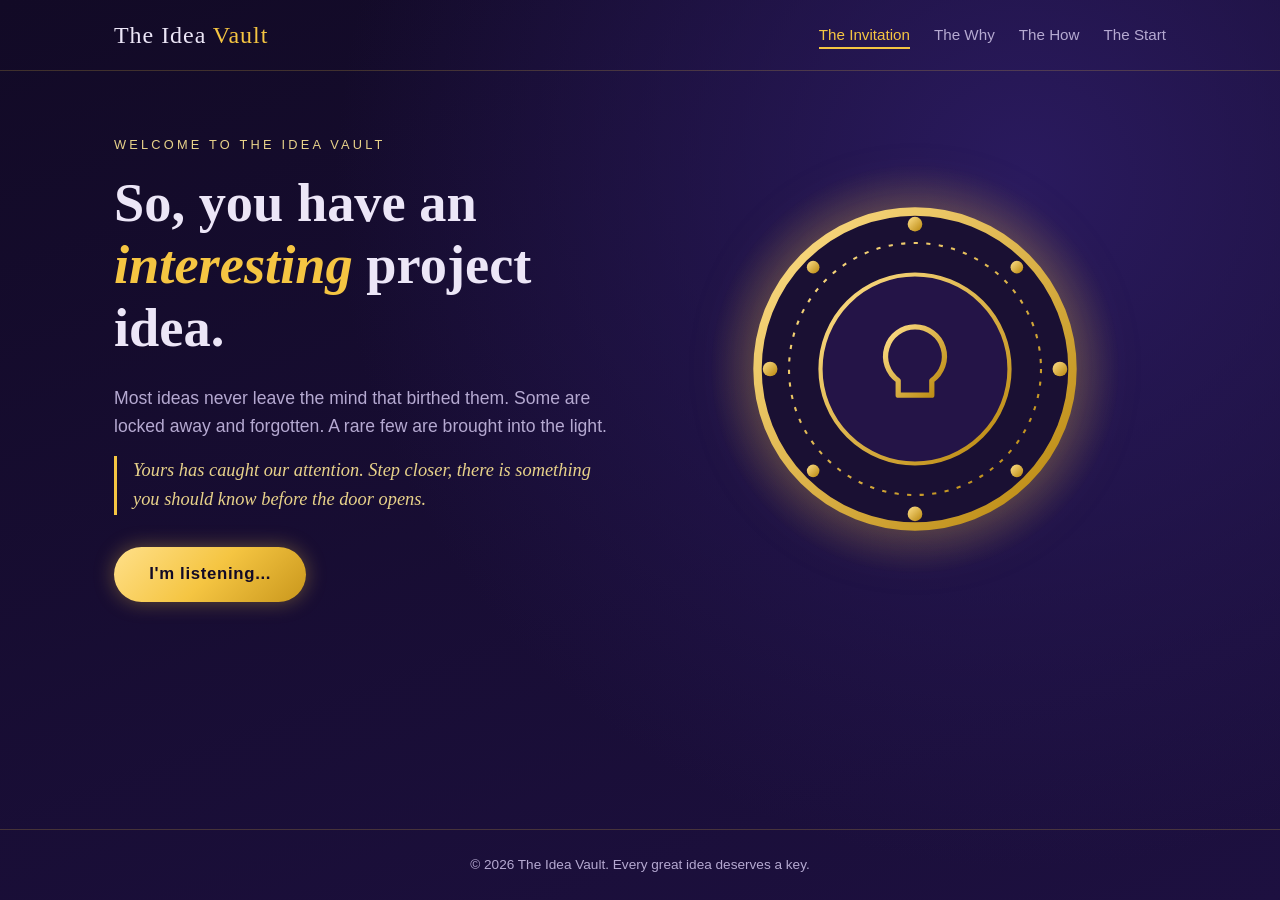
==== index.html @ fd5db701 "initial commit" ====
<!DOCTYPE html>
<html lang="en">
<head>
  <meta charset="UTF-8">
  <meta name="viewport" content="width=device-width, initial-scale=1.0">
  <meta name="description" content="The Idea Vault - a place where great project ideas are unlocked.">
  <title>The Idea Vault | The Invitation</title>
  <link rel="stylesheet" href="styles/home.css">
</head>
<body>

  <header class="site-header">
    <nav class="navbar" aria-label="Main navigation">
      <a href="index.html" class="logo">The Idea <span>Vault</span></a>
      <ul class="nav-links">
        <li><a href="index.html" class="active" aria-current="page">The Invitation</a></li>
        <li><a href="why.html">The Why</a></li>
        <li><a href="how.html">The How</a></li>
        <li><a href="start.html">The Start</a></li>
      </ul>
    </nav>
  </header>

  <main>
    <section class="hero">
      <div class="hero-text">
        <p class="eyebrow">Welcome to The Idea Vault</p>
        <h1>So, you have an <span class="gold">interesting</span> project idea.</h1>
        <p class="lead">
          Most ideas never leave the mind that birthed them. Some are locked away
          and forgotten. A rare few are brought into the light.
        </p>
        <p class="mystery">
          Yours has caught our attention. Step closer, there is something
          you should know before the door opens.
        </p>
        <a href="why.html" class="btn">I'm listening...</a>
      </div>

      <div class="hero-visual" aria-hidden="true">
        <svg viewBox="0 0 400 400" xmlns="http://www.w3.org/2000/svg" role="img">
          <defs>
            <radialGradient id="glow" cx="50%" cy="50%" r="50%">
              <stop offset="0%" stop-color="#f5c542" stop-opacity="0.55"/>
              <stop offset="100%" stop-color="#f5c542" stop-opacity="0"/>
            </radialGradient>
            <linearGradient id="gold" x1="0" y1="0" x2="1" y2="1">
              <stop offset="0%" stop-color="#ffe08a"/>
              <stop offset="100%" stop-color="#b8860b"/>
            </linearGradient>
          </defs>

          <!-- soft glow behind the vault -->
          <circle cx="200" cy="200" r="195" fill="url(#glow)"/>

          <!-- vault door rings -->
          <circle cx="200" cy="200" r="150" fill="#1a1033" stroke="url(#gold)" stroke-width="8"/>
          <circle cx="200" cy="200" r="120" fill="none" stroke="url(#gold)" stroke-width="2" stroke-dasharray="4 8"/>
          <circle cx="200" cy="200" r="90" fill="#241447" stroke="url(#gold)" stroke-width="4"/>

          <!-- bolts -->
          <g fill="url(#gold)">
            <circle cx="200" cy="62" r="7"/>
            <circle cx="200" cy="338" r="7"/>
            <circle cx="62" cy="200" r="7"/>
            <circle cx="338" cy="200" r="7"/>
            <circle cx="103" cy="103" r="6"/>
            <circle cx="297" cy="103" r="6"/>
            <circle cx="103" cy="297" r="6"/>
            <circle cx="297" cy="297" r="6"/>
          </g>

          <!-- light bulb (the idea) -->
          <path d="M200 160 a28 28 0 0 1 16 51 v14 h-32 v-14 a28 28 0 0 1 16 -51 z"
                fill="none" stroke="url(#gold)" stroke-width="5" stroke-linejoin="round"/>
          <line x1="187" y1="236" x2="213" y2="236" stroke="url(#gold)" stroke-width="5" stroke-linecap="round"/>
          <line x1="191" y1="247" x2="209" y2="247" stroke="url(#gold)" stroke-width="5" stroke-linecap="round"/>
        </svg>
      </div>
    </section>
  </main>

  <footer class="site-footer">
    <p>&copy; 2026 The Idea Vault. Every great idea deserves a key.</p>
  </footer>

</body>
</html>
---- styles/home.css ----
:root {
  --bg-dark: #120a26;
  --bg-mid: #1d1040;
  --bg-light: #2a1a5e;
  --gold: #f5c542;
  --gold-soft: #e8d28a;
  --text: #ece6f7;
  --text-muted: #b5a9d1;

  --font-heading: Georgia, "Times New Roman", serif;
  --font-body: "Segoe UI", Tahoma, Arial, sans-serif;

  --max-width: 1100px;
}

*,
*::before,
*::after {
  box-sizing: border-box;
  margin: 0;
  padding: 0;
}

body {
  font-family: var(--font-body);
  color: var(--text);
  line-height: 1.6;
  min-height: 100vh;
  display: flex;
  flex-direction: column;
  background:
    radial-gradient(circle at 80% 20%, var(--bg-light) 0%, transparent 55%),
    linear-gradient(160deg, var(--bg-dark), var(--bg-mid));
  background-attachment: fixed;
}

main {
  flex: 1;
}

a {
  color: inherit;
  text-decoration: none;
}

ul {
  list-style: none;
}

.site-header {
  border-bottom: 1px solid rgba(245, 197, 66, 0.2);
}

.navbar {
  max-width: var(--max-width);
  margin: 0 auto;
  padding: 1rem 1.5rem;
  display: flex;
  justify-content: space-between;
  align-items: center;
  flex-wrap: wrap;
  gap: 0.75rem;
}

.logo {
  font-family: var(--font-heading);
  font-size: 1.5rem;
  letter-spacing: 0.04em;
}

.logo span {
  color: var(--gold);
}

.nav-links {
  display: flex;
  flex-wrap: wrap;
  gap: 1.5rem;
}

.nav-links a {
  font-size: 0.95rem;
  color: var(--text-muted);
  padding-bottom: 0.2rem;
  border-bottom: 2px solid transparent;
  transition: color 0.3s, border-color 0.3s;
}

.nav-links a:hover,
.nav-links a.active {
  color: var(--gold);
  border-bottom-color: var(--gold);
}

.hero {
  max-width: var(--max-width);
  margin: 0 auto;
  padding: 4rem 1.5rem;
  display: grid;
  grid-template-columns: 1fr 1fr;
  align-items: center;
  gap: 3rem;
}

.eyebrow {
  text-transform: uppercase;
  letter-spacing: 0.25em;
  font-size: 0.8rem;
  color: var(--gold-soft);
  margin-bottom: 1rem;
}

.hero h1 {
  font-family: var(--font-heading);
  font-size: clamp(2rem, 4.5vw, 3.4rem);
  line-height: 1.15;
  margin-bottom: 1.5rem;
}

.gold {
  color: var(--gold);
  font-style: italic;
}

.lead {
  font-size: 1.1rem;
  color: var(--text-muted);
  margin-bottom: 1rem;
}

.mystery {
  font-family: var(--font-heading);
  font-style: italic;
  font-size: 1.15rem;
  color: var(--gold-soft);
  border-left: 3px solid var(--gold);
  padding-left: 1rem;
  margin-bottom: 2rem;
}

.btn {
  display: inline-block;
  padding: 0.9rem 2.2rem;
  font-size: 1.05rem;
  font-weight: 600;
  letter-spacing: 0.04em;
  color: var(--bg-dark);
  background: linear-gradient(135deg, #ffe08a, var(--gold) 50%, #c9971c);
  border-radius: 50px;
  box-shadow: 0 0 20px rgba(245, 197, 66, 0.35);
  transition: transform 0.3s, box-shadow 0.3s;
}

.btn:hover,
.btn:focus-visible {
  transform: translateY(-3px);
  box-shadow: 0 0 32px rgba(245, 197, 66, 0.65);
}

.hero-visual {
  display: flex;
  justify-content: center;
}

.hero-visual svg {
  width: 100%;
  max-width: 420px;
  height: auto;
  filter: drop-shadow(0 0 25px rgba(245, 197, 66, 0.25));
}

.site-footer {
  text-align: center;
  padding: 1.5rem;
  font-size: 0.85rem;
  color: var(--text-muted);
  border-top: 1px solid rgba(245, 197, 66, 0.2);
}

@media (max-width: 800px) {
  .hero {
    grid-template-columns: 1fr;
    padding: 2.5rem 1.5rem;
    text-align: center;
  }

  .hero-visual {
    order: -1;
  }

  .hero-visual svg {
    max-width: 260px;
  }

  .mystery {
    border-left: none;
    padding-left: 0;
  }

  .navbar {
    justify-content: center;
  }

  .nav-links {
    justify-content: center;
    gap: 1rem;
  }
}
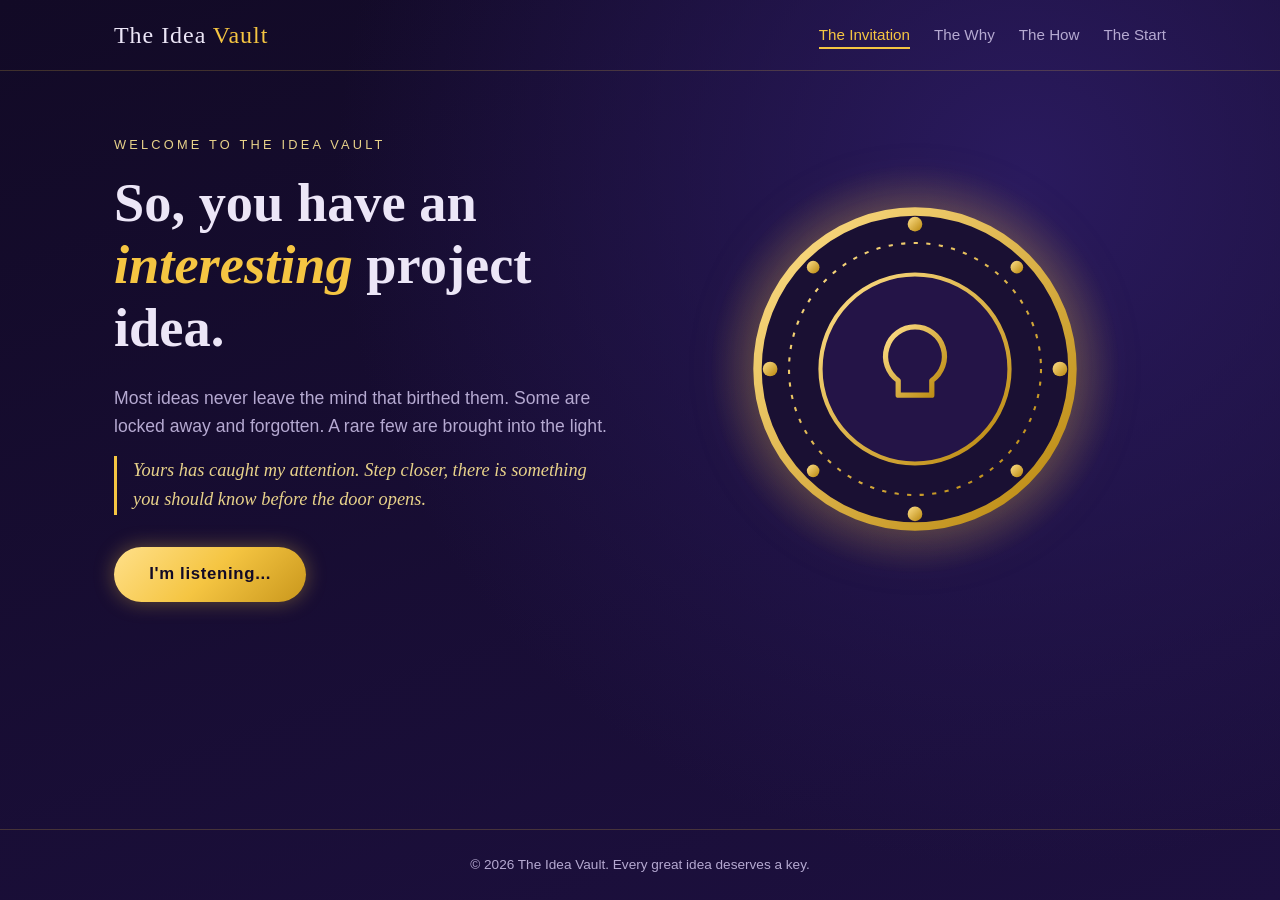
==== commit 5dd16b6e: "Update brief in main dashboard" ====
--- a/index.html
+++ b/index.html
@@ -31,7 +31,7 @@
           and forgotten. A rare few are brought into the light.
         </p>
         <p class="mystery">
-          Yours has caught our attention. Step closer, there is something
+          Yours has caught my attention. Step closer, there is something
           you should know before the door opens.
         </p>
         <a href="why.html" class="btn">I'm listening...</a>
